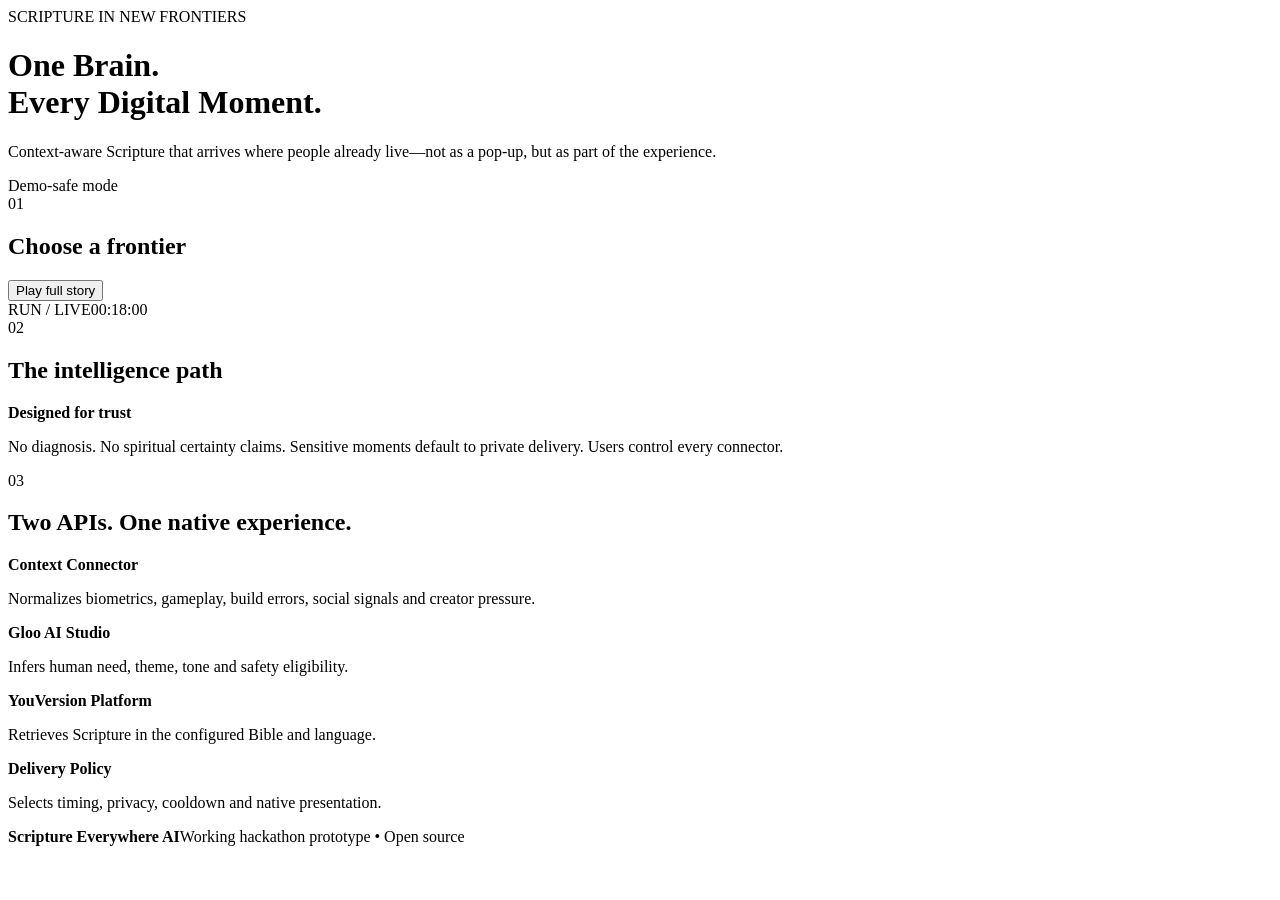
==== index.html @ 56b65d42 "Add interactive demo shell" ====
<!doctype html><html lang="en"><head><meta charset="utf-8"><meta name="viewport" content="width=device-width,initial-scale=1"><meta name="description" content="Scripture Everywhere AI — contextual Scripture for games, wearables, IDEs, social spaces and creator tools."><title>Scripture Everywhere AI</title><link rel="stylesheet" href="styles.css"></head><body><main><header class="hero"><div class="eyebrow">SCRIPTURE IN NEW FRONTIERS</div><h1>One Brain.<br>Every Digital Moment.</h1><p>Context-aware Scripture that arrives where people already live—not as a pop-up, but as part of the experience.</p><div class="status"><span id="modeDot"></span><span id="modeText">Demo-safe mode</span></div></header><section class="panel"><div class="panel-head"><div><span class="step">01</span><h2>Choose a frontier</h2></div><button id="autoBtn">Play full story</button></div><div id="frontiers" class="frontiers"></div></section><section class="stage"><div class="device"><div class="device-top"><span id="deviceName">RUN / LIVE</span><span id="clock">00:18:00</span></div><div id="scene" class="scene"></div></div><div class="pipeline"><span class="step">02</span><h2>The intelligence path</h2><div id="trace" class="trace"></div><div class="privacy"><b>Designed for trust</b><p>No diagnosis. No spiritual certainty claims. Sensitive moments default to private delivery. Users control every connector.</p></div></div></section><section class="architecture"><span class="step">03</span><h2>Two APIs. One native experience.</h2><div class="arch-grid"><article><b>Context Connector</b><p>Normalizes biometrics, gameplay, build errors, social signals and creator pressure.</p></article><article><b>Gloo AI Studio</b><p>Infers human need, theme, tone and safety eligibility.</p></article><article><b>YouVersion Platform</b><p>Retrieves Scripture in the configured Bible and language.</p></article><article><b>Delivery Policy</b><p>Selects timing, privacy, cooldown and native presentation.</p></article></div></section><footer><b>Scripture Everywhere AI</b><span>Working hackathon prototype • Open source</span></footer></main><script src="app.js"></script></body></html>
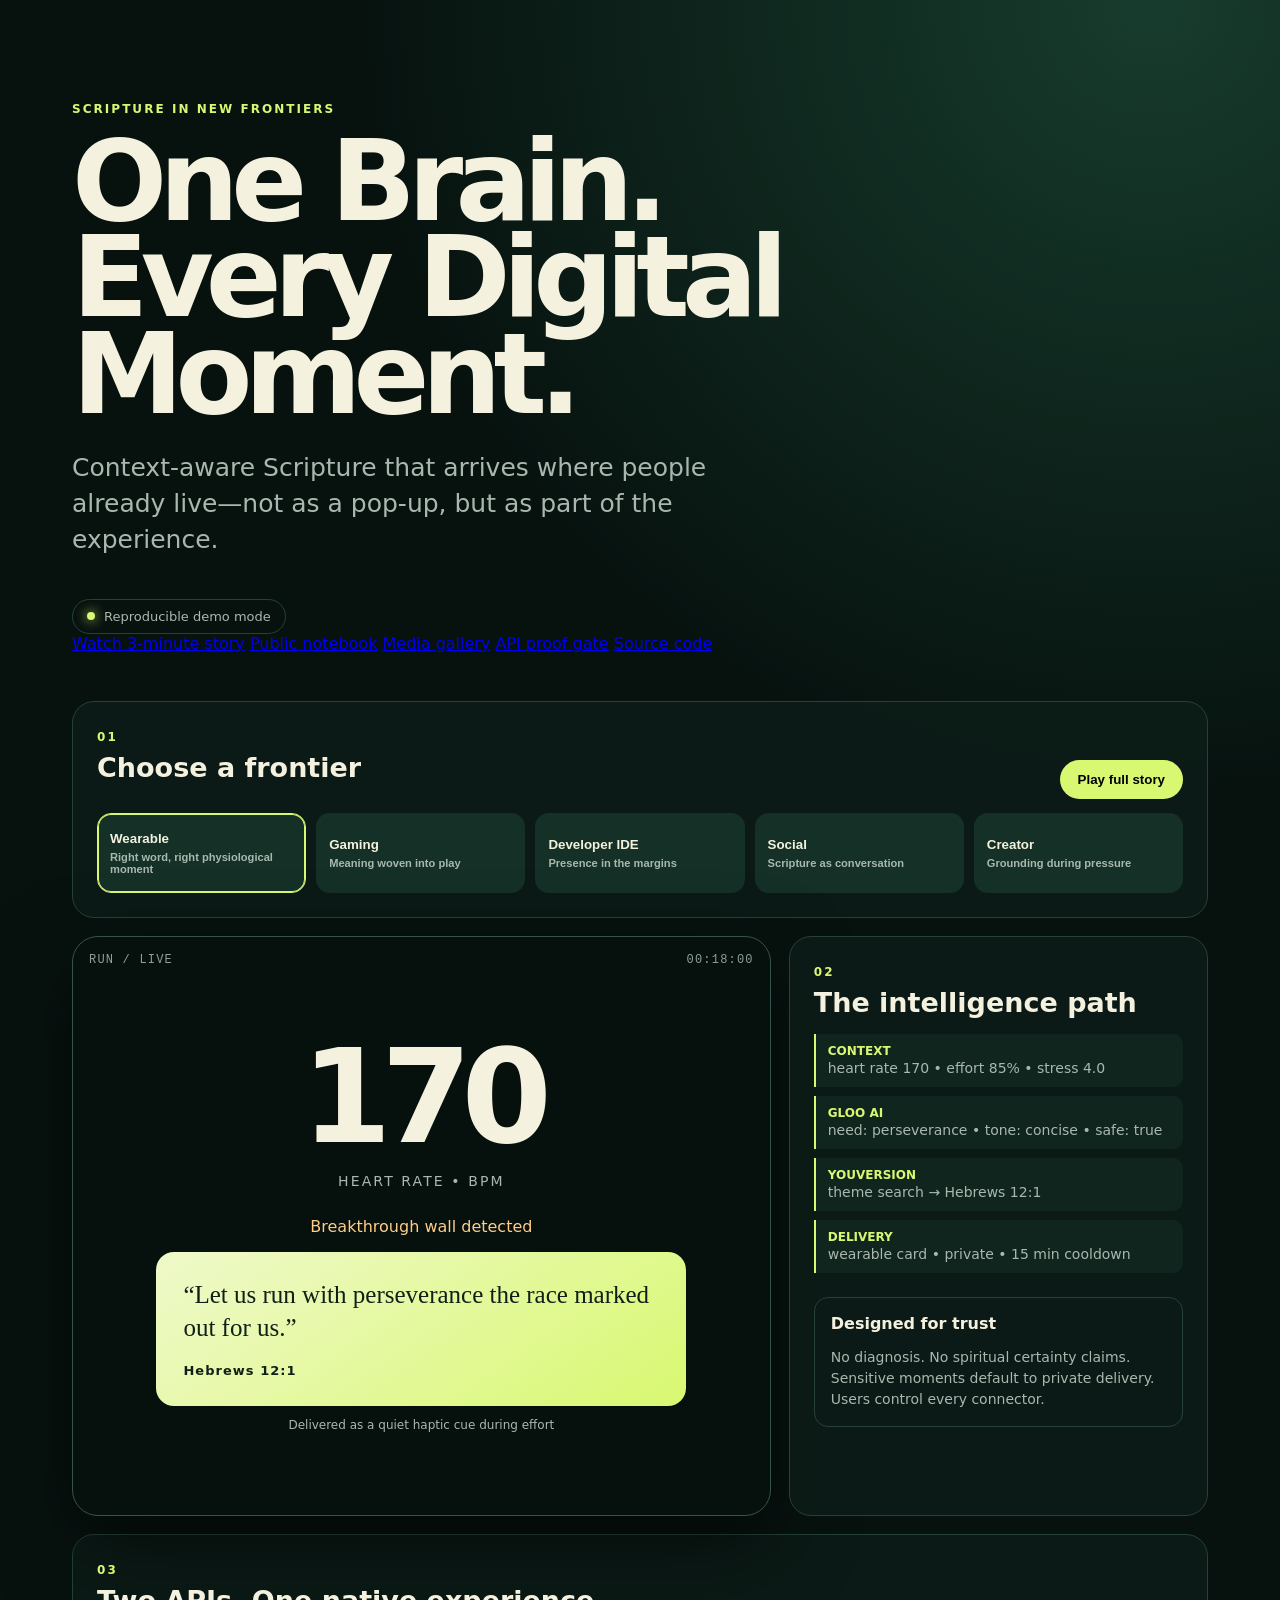
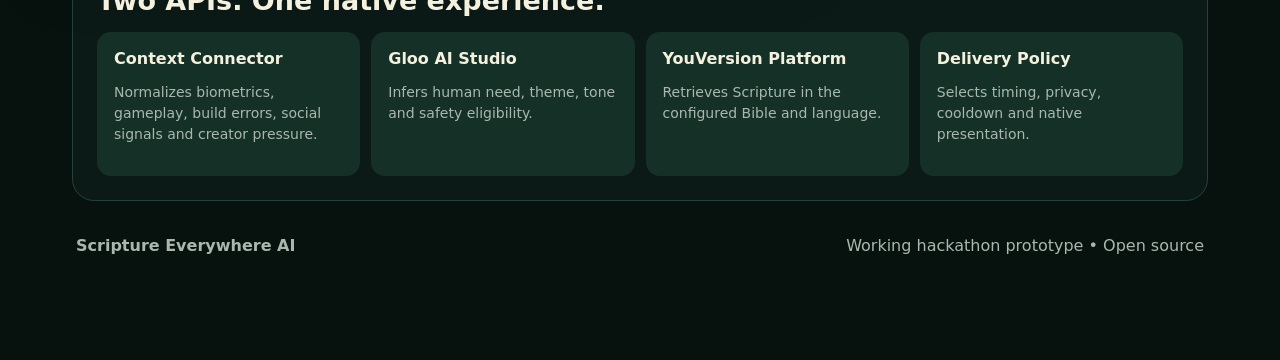
==== commit b6f0a4d7: "Add judge navigation and social preview metadata" ====
--- a/index.html
+++ b/index.html
@@ -1 +1,53 @@
-<!doctype html><html lang="en"><head><meta charset="utf-8"><meta name="viewport" content="width=device-width,initial-scale=1"><meta name="description" content="Scripture Everywhere AI — contextual Scripture for games, wearables, IDEs, social spaces and creator tools."><title>Scripture Everywhere AI</title><link rel="stylesheet" href="styles.css"></head><body><main><header class="hero"><div class="eyebrow">SCRIPTURE IN NEW FRONTIERS</div><h1>One Brain.<br>Every Digital Moment.</h1><p>Context-aware Scripture that arrives where people already live—not as a pop-up, but as part of the experience.</p><div class="status"><span id="modeDot"></span><span id="modeText">Demo-safe mode</span></div></header><section class="panel"><div class="panel-head"><div><span class="step">01</span><h2>Choose a frontier</h2></div><button id="autoBtn">Play full story</button></div><div id="frontiers" class="frontiers"></div></section><section class="stage"><div class="device"><div class="device-top"><span id="deviceName">RUN / LIVE</span><span id="clock">00:18:00</span></div><div id="scene" class="scene"></div></div><div class="pipeline"><span class="step">02</span><h2>The intelligence path</h2><div id="trace" class="trace"></div><div class="privacy"><b>Designed for trust</b><p>No diagnosis. No spiritual certainty claims. Sensitive moments default to private delivery. Users control every connector.</p></div></div></section><section class="architecture"><span class="step">03</span><h2>Two APIs. One native experience.</h2><div class="arch-grid"><article><b>Context Connector</b><p>Normalizes biometrics, gameplay, build errors, social signals and creator pressure.</p></article><article><b>Gloo AI Studio</b><p>Infers human need, theme, tone and safety eligibility.</p></article><article><b>YouVersion Platform</b><p>Retrieves Scripture in the configured Bible and language.</p></article><article><b>Delivery Policy</b><p>Selects timing, privacy, cooldown and native presentation.</p></article></div></section><footer><b>Scripture Everywhere AI</b><span>Working hackathon prototype • Open source</span></footer></main><script src="app.js"></script></body></html>+<!doctype html>
+<html lang="en">
+<head>
+<meta charset="utf-8">
+<meta name="viewport" content="width=device-width,initial-scale=1">
+<meta name="description" content="Scripture Everywhere AI — contextual Scripture for games, wearables, IDEs, social spaces and creator tools.">
+<meta property="og:title" content="Scripture Everywhere AI">
+<meta property="og:description" content="One Brain. Every Digital Moment. A working Gloo AI Studio + YouVersion Platform prototype.">
+<meta property="og:type" content="website">
+<meta property="og:url" content="https://o-yutaka.github.io/popopo/">
+<meta property="og:image" content="https://o-yutaka.github.io/popopo/media/cover.svg">
+<meta name="twitter:card" content="summary_large_image">
+<title>Scripture Everywhere AI</title>
+<link rel="icon" href="media/favicon.svg" type="image/svg+xml">
+<link rel="stylesheet" href="styles.css">
+</head>
+<body>
+<main>
+<header class="hero">
+  <div class="eyebrow">SCRIPTURE IN NEW FRONTIERS</div>
+  <h1>One Brain.<br>Every Digital Moment.</h1>
+  <p>Context-aware Scripture that arrives where people already live—not as a pop-up, but as part of the experience.</p>
+  <div class="status"><span id="modeDot"></span><span id="modeText">Reproducible demo mode</span></div>
+  <nav class="quicklinks" aria-label="Project evidence">
+    <a class="primary-link" href="video.html?autoplay=1">Watch 3-minute story</a>
+    <a href="notebooks/scripture_everywhere_submission.ipynb">Public notebook</a>
+    <a href="media/cover.svg">Media gallery</a>
+    <a href="evidence/README.md">API proof gate</a>
+    <a href="https://github.com/o-yutaka/popopo">Source code</a>
+  </nav>
+</header>
+<section class="panel">
+  <div class="panel-head"><div><span class="step">01</span><h2>Choose a frontier</h2></div><button id="autoBtn">Play full story</button></div>
+  <div id="frontiers" class="frontiers"></div>
+</section>
+<section class="stage">
+  <div class="device"><div class="device-top"><span id="deviceName">RUN / LIVE</span><span id="clock">00:18:00</span></div><div id="scene" class="scene"></div></div>
+  <div class="pipeline"><span class="step">02</span><h2>The intelligence path</h2><div id="trace" class="trace"></div><div class="privacy"><b>Designed for trust</b><p>No diagnosis. No spiritual certainty claims. Sensitive moments default to private delivery. Users control every connector.</p></div></div>
+</section>
+<section class="architecture">
+  <span class="step">03</span><h2>Two APIs. One native experience.</h2>
+  <div class="arch-grid">
+    <article><b>Context Connector</b><p>Normalizes biometrics, gameplay, build errors, social signals and creator pressure.</p></article>
+    <article><b>Gloo AI Studio</b><p>Infers human need, theme, tone and safety eligibility.</p></article>
+    <article><b>YouVersion Platform</b><p>Retrieves Scripture in the configured Bible and language.</p></article>
+    <article><b>Delivery Policy</b><p>Selects timing, privacy, cooldown and native presentation.</p></article>
+  </div>
+</section>
+<footer><b>Scripture Everywhere AI</b><span>Working hackathon prototype • Open source</span></footer>
+</main>
+<script src="app.js"></script>
+</body>
+</html>
--- a/styles.css
+++ b/styles.css
@@ -0,0 +1 @@
+:root{--bg:#07120f;--panel:#0d1d18;--line:#244238;--text:#f5f1df;--muted:#a9b8ae;--accent:#d9f871;--soft:#153127}*{box-sizing:border-box}body{margin:0;background:radial-gradient(circle at 90% 0,#173c2d 0,transparent 35%),var(--bg);color:var(--text);font-family:Inter,ui-sans-serif,system-ui,-apple-system,sans-serif}main{max-width:1180px;margin:auto;padding:30px 22px 70px}.hero{padding:72px 0 48px;max-width:850px}.eyebrow,.step{color:var(--accent);font-size:12px;font-weight:800;letter-spacing:.17em}.hero h1{font-size:clamp(52px,10vw,112px);line-height:.86;letter-spacing:-.07em;margin:17px 0 28px}.hero p{color:var(--muted);font-size:clamp(18px,2.5vw,25px);line-height:1.45;max-width:720px}.status{display:inline-flex;gap:9px;align-items:center;border:1px solid var(--line);border-radius:99px;padding:9px 14px;margin-top:15px;color:var(--muted);font-size:13px}.status span:first-child{width:8px;height:8px;border-radius:50%;background:var(--accent);box-shadow:0 0 12px var(--accent)}.panel,.pipeline,.architecture{border:1px solid var(--line);background:rgba(13,29,24,.82);border-radius:22px;padding:24px}.panel-head{display:flex;justify-content:space-between;align-items:end;gap:20px}.panel h2,.pipeline h2,.architecture h2{font-size:27px;margin:7px 0 16px}button{background:var(--accent);border:0;border-radius:99px;padding:12px 18px;font-weight:800;cursor:pointer}.frontiers{display:grid;grid-template-columns:repeat(5,1fr);gap:10px;margin-top:14px}.frontier{background:var(--soft);color:var(--text);border:1px solid transparent;border-radius:14px;padding:17px 12px;text-align:left}.frontier.active{border-color:var(--accent);box-shadow:inset 0 0 0 1px var(--accent)}.frontier b,.frontier small{display:block}.frontier small{color:var(--muted);margin-top:5px}.stage{display:grid;grid-template-columns:1.25fr .75fr;gap:18px;margin-top:18px}.device{min-height:580px;border:1px solid #345449;background:#06100d;border-radius:26px;padding:16px;box-shadow:0 28px 80px #0008}.device-top{display:flex;justify-content:space-between;color:#8ea198;font:12px ui-monospace,monospace;letter-spacing:.1em}.scene{min-height:520px;display:flex;flex-direction:column;justify-content:center;align-items:center;text-align:center;padding:25px}.metric{font-size:clamp(70px,12vw,130px);font-weight:900;letter-spacing:-.08em}.metric-label{color:var(--muted);font-size:14px;text-transform:uppercase;letter-spacing:.15em}.moment{margin:28px 0 16px;color:#ffce85}.verse-card{width:min(100%,530px);background:linear-gradient(145deg,#eff9ca,#d9f871);color:#102017;padding:27px;border-radius:18px;text-align:left;animation:rise .45s ease}.verse-card blockquote{font-family:Georgia,serif;font-size:25px;line-height:1.3;margin:0 0 16px}.verse-card b{font-size:13px;letter-spacing:.08em}.native{margin-top:12px;font-size:12px;color:var(--muted)}.trace{display:grid;gap:9px}.trace-item{border-left:2px solid var(--accent);padding:10px 12px;background:#10251e;border-radius:0 10px 10px 0}.trace-item b{display:block;font-size:12px;color:var(--accent)}.trace-item span{font-size:14px;color:var(--muted)}.privacy{margin-top:24px;padding:16px;border:1px solid var(--line);border-radius:14px}.privacy p{color:var(--muted);font-size:14px;line-height:1.5;margin-bottom:0}.architecture{margin-top:18px}.arch-grid{display:grid;grid-template-columns:repeat(4,1fr);gap:11px}.arch-grid article{background:var(--soft);border-radius:14px;padding:17px}.arch-grid p{color:var(--muted);font-size:14px;line-height:1.5}footer{display:flex;justify-content:space-between;padding:35px 4px;color:var(--muted)}@keyframes rise{from{opacity:0;transform:translateY(14px)}to{opacity:1;transform:none}}@media(max-width:820px){.frontiers{grid-template-columns:1fr 1fr}.stage{grid-template-columns:1fr}.arch-grid{grid-template-columns:1fr 1fr}.hero{padding-top:45px}.device{min-height:530px}.scene{min-height:470px}}
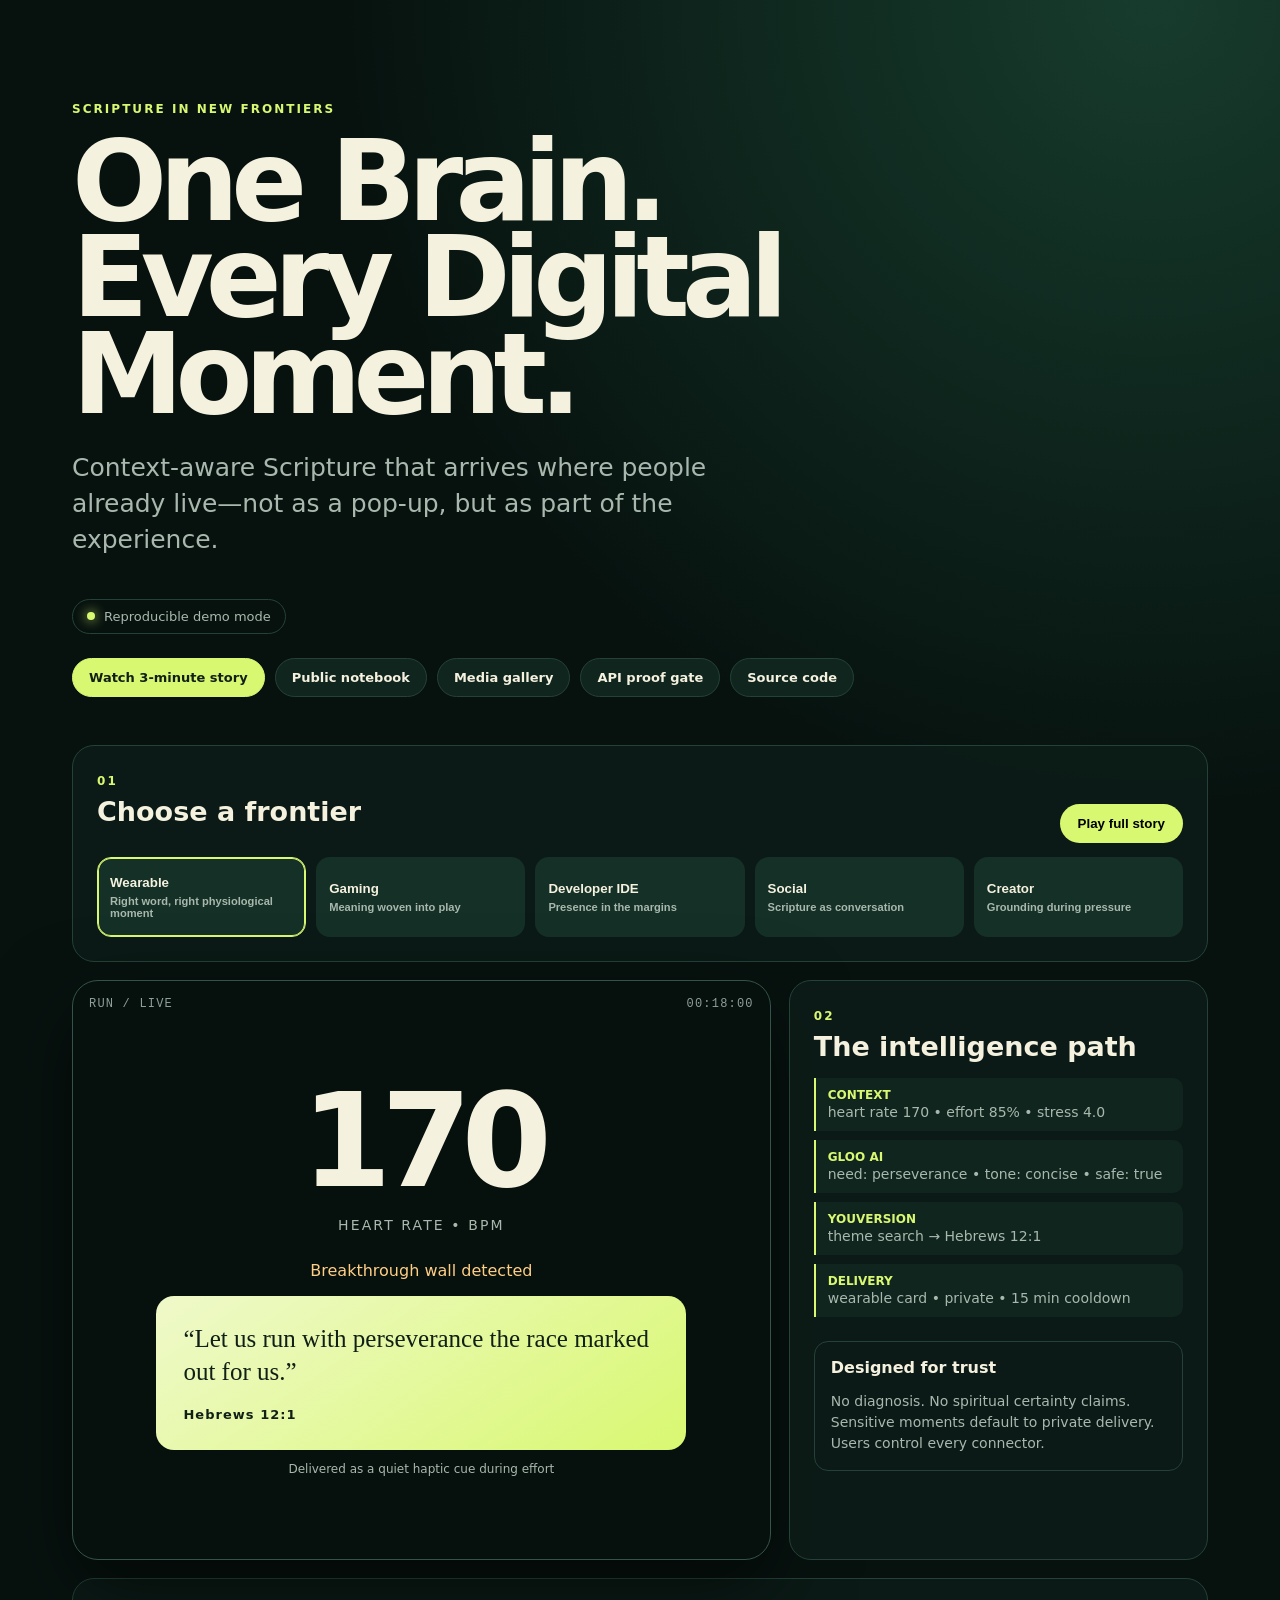
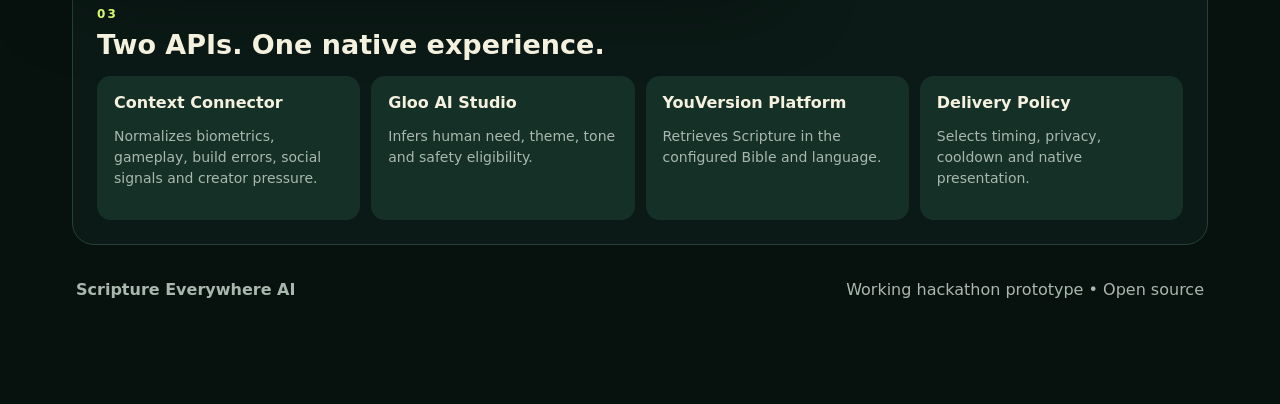
==== commit 04471edb: "Use generated PNG assets for social and judge previews" ====
--- a/index.html
+++ b/index.html
@@ -8,8 +8,11 @@
 <meta property="og:description" content="One Brain. Every Digital Moment. A working Gloo AI Studio + YouVersion Platform prototype.">
 <meta property="og:type" content="website">
 <meta property="og:url" content="https://o-yutaka.github.io/popopo/">
-<meta property="og:image" content="https://o-yutaka.github.io/popopo/media/cover.svg">
+<meta property="og:image" content="https://o-yutaka.github.io/popopo/media/cover.png">
+<meta property="og:image:width" content="1600">
+<meta property="og:image:height" content="900">
 <meta name="twitter:card" content="summary_large_image">
+<meta name="twitter:image" content="https://o-yutaka.github.io/popopo/media/cover.png">
 <title>Scripture Everywhere AI</title>
 <link rel="icon" href="media/favicon.svg" type="image/svg+xml">
 <link rel="stylesheet" href="styles.css">
@@ -24,7 +27,7 @@
   <nav class="quicklinks" aria-label="Project evidence">
     <a class="primary-link" href="video.html?autoplay=1">Watch 3-minute story</a>
     <a href="notebooks/scripture_everywhere_submission.ipynb">Public notebook</a>
-    <a href="media/cover.svg">Media gallery</a>
+    <a href="media/cover.png">Media gallery</a>
     <a href="evidence/README.md">API proof gate</a>
     <a href="https://github.com/o-yutaka/popopo">Source code</a>
   </nav>
--- a/styles.css
+++ b/styles.css
@@ -1 +1 @@
-:root{--bg:#07120f;--panel:#0d1d18;--line:#244238;--text:#f5f1df;--muted:#a9b8ae;--accent:#d9f871;--soft:#153127}*{box-sizing:border-box}body{margin:0;background:radial-gradient(circle at 90% 0,#173c2d 0,transparent 35%),var(--bg);color:var(--text);font-family:Inter,ui-sans-serif,system-ui,-apple-system,sans-serif}main{max-width:1180px;margin:auto;padding:30px 22px 70px}.hero{padding:72px 0 48px;max-width:850px}.eyebrow,.step{color:var(--accent);font-size:12px;font-weight:800;letter-spacing:.17em}.hero h1{font-size:clamp(52px,10vw,112px);line-height:.86;letter-spacing:-.07em;margin:17px 0 28px}.hero p{color:var(--muted);font-size:clamp(18px,2.5vw,25px);line-height:1.45;max-width:720px}.status{display:inline-flex;gap:9px;align-items:center;border:1px solid var(--line);border-radius:99px;padding:9px 14px;margin-top:15px;color:var(--muted);font-size:13px}.status span:first-child{width:8px;height:8px;border-radius:50%;background:var(--accent);box-shadow:0 0 12px var(--accent)}.panel,.pipeline,.architecture{border:1px solid var(--line);background:rgba(13,29,24,.82);border-radius:22px;padding:24px}.panel-head{display:flex;justify-content:space-between;align-items:end;gap:20px}.panel h2,.pipeline h2,.architecture h2{font-size:27px;margin:7px 0 16px}button{background:var(--accent);border:0;border-radius:99px;padding:12px 18px;font-weight:800;cursor:pointer}.frontiers{display:grid;grid-template-columns:repeat(5,1fr);gap:10px;margin-top:14px}.frontier{background:var(--soft);color:var(--text);border:1px solid transparent;border-radius:14px;padding:17px 12px;text-align:left}.frontier.active{border-color:var(--accent);box-shadow:inset 0 0 0 1px var(--accent)}.frontier b,.frontier small{display:block}.frontier small{color:var(--muted);margin-top:5px}.stage{display:grid;grid-template-columns:1.25fr .75fr;gap:18px;margin-top:18px}.device{min-height:580px;border:1px solid #345449;background:#06100d;border-radius:26px;padding:16px;box-shadow:0 28px 80px #0008}.device-top{display:flex;justify-content:space-between;color:#8ea198;font:12px ui-monospace,monospace;letter-spacing:.1em}.scene{min-height:520px;display:flex;flex-direction:column;justify-content:center;align-items:center;text-align:center;padding:25px}.metric{font-size:clamp(70px,12vw,130px);font-weight:900;letter-spacing:-.08em}.metric-label{color:var(--muted);font-size:14px;text-transform:uppercase;letter-spacing:.15em}.moment{margin:28px 0 16px;color:#ffce85}.verse-card{width:min(100%,530px);background:linear-gradient(145deg,#eff9ca,#d9f871);color:#102017;padding:27px;border-radius:18px;text-align:left;animation:rise .45s ease}.verse-card blockquote{font-family:Georgia,serif;font-size:25px;line-height:1.3;margin:0 0 16px}.verse-card b{font-size:13px;letter-spacing:.08em}.native{margin-top:12px;font-size:12px;color:var(--muted)}.trace{display:grid;gap:9px}.trace-item{border-left:2px solid var(--accent);padding:10px 12px;background:#10251e;border-radius:0 10px 10px 0}.trace-item b{display:block;font-size:12px;color:var(--accent)}.trace-item span{font-size:14px;color:var(--muted)}.privacy{margin-top:24px;padding:16px;border:1px solid var(--line);border-radius:14px}.privacy p{color:var(--muted);font-size:14px;line-height:1.5;margin-bottom:0}.architecture{margin-top:18px}.arch-grid{display:grid;grid-template-columns:repeat(4,1fr);gap:11px}.arch-grid article{background:var(--soft);border-radius:14px;padding:17px}.arch-grid p{color:var(--muted);font-size:14px;line-height:1.5}footer{display:flex;justify-content:space-between;padding:35px 4px;color:var(--muted)}@keyframes rise{from{opacity:0;transform:translateY(14px)}to{opacity:1;transform:none}}@media(max-width:820px){.frontiers{grid-template-columns:1fr 1fr}.stage{grid-template-columns:1fr}.arch-grid{grid-template-columns:1fr 1fr}.hero{padding-top:45px}.device{min-height:530px}.scene{min-height:470px}}+:root{--bg:#07120f;--panel:#0d1d18;--line:#244238;--text:#f5f1df;--muted:#a9b8ae;--accent:#d9f871;--soft:#153127}*{box-sizing:border-box}body{margin:0;background:radial-gradient(circle at 90% 0,#173c2d 0,transparent 35%),var(--bg);color:var(--text);font-family:Inter,ui-sans-serif,system-ui,-apple-system,sans-serif}main{max-width:1180px;margin:auto;padding:30px 22px 70px}.hero{padding:72px 0 48px;max-width:980px}.eyebrow,.step{color:var(--accent);font-size:12px;font-weight:800;letter-spacing:.17em}.hero h1{font-size:clamp(52px,10vw,112px);line-height:.86;letter-spacing:-.07em;margin:17px 0 28px}.hero p{color:var(--muted);font-size:clamp(18px,2.5vw,25px);line-height:1.45;max-width:720px}.status{display:inline-flex;gap:9px;align-items:center;border:1px solid var(--line);border-radius:99px;padding:9px 14px;margin-top:15px;color:var(--muted);font-size:13px}.status span:first-child{width:8px;height:8px;border-radius:50%;background:var(--accent);box-shadow:0 0 12px var(--accent)}.quicklinks{display:flex;flex-wrap:wrap;gap:10px;margin-top:24px}.quicklinks a{display:inline-flex;align-items:center;text-decoration:none;color:var(--text);border:1px solid var(--line);border-radius:99px;padding:11px 16px;font-size:13px;font-weight:750;background:#10251e;transition:.2s ease}.quicklinks a:hover{transform:translateY(-2px);border-color:var(--accent)}.quicklinks .primary-link{background:var(--accent);color:#102017;border-color:var(--accent)}.panel,.pipeline,.architecture{border:1px solid var(--line);background:rgba(13,29,24,.82);border-radius:22px;padding:24px}.panel-head{display:flex;justify-content:space-between;align-items:end;gap:20px}.panel h2,.pipeline h2,.architecture h2{font-size:27px;margin:7px 0 16px}button{background:var(--accent);border:0;border-radius:99px;padding:12px 18px;font-weight:800;cursor:pointer}.frontiers{display:grid;grid-template-columns:repeat(5,1fr);gap:10px;margin-top:14px}.frontier{background:var(--soft);color:var(--text);border:1px solid transparent;border-radius:14px;padding:17px 12px;text-align:left}.frontier.active{border-color:var(--accent);box-shadow:inset 0 0 0 1px var(--accent)}.frontier b,.frontier small{display:block}.frontier small{color:var(--muted);margin-top:5px}.stage{display:grid;grid-template-columns:1.25fr .75fr;gap:18px;margin-top:18px}.device{min-height:580px;border:1px solid #345449;background:#06100d;border-radius:26px;padding:16px;box-shadow:0 28px 80px #0008}.device-top{display:flex;justify-content:space-between;color:#8ea198;font:12px ui-monospace,monospace;letter-spacing:.1em}.scene{min-height:520px;display:flex;flex-direction:column;justify-content:center;align-items:center;text-align:center;padding:25px}.metric{font-size:clamp(70px,12vw,130px);font-weight:900;letter-spacing:-.08em}.metric-label{color:var(--muted);font-size:14px;text-transform:uppercase;letter-spacing:.15em}.moment{margin:28px 0 16px;color:#ffce85}.verse-card{width:min(100%,530px);background:linear-gradient(145deg,#eff9ca,#d9f871);color:#102017;padding:27px;border-radius:18px;text-align:left;animation:rise .45s ease}.verse-card blockquote{font-family:Georgia,serif;font-size:25px;line-height:1.3;margin:0 0 16px}.verse-card b{font-size:13px;letter-spacing:.08em}.native{margin-top:12px;font-size:12px;color:var(--muted)}.trace{display:grid;gap:9px}.trace-item{border-left:2px solid var(--accent);padding:10px 12px;background:#10251e;border-radius:0 10px 10px 0}.trace-item b{display:block;font-size:12px;color:var(--accent)}.trace-item span{font-size:14px;color:var(--muted)}.privacy{margin-top:24px;padding:16px;border:1px solid var(--line);border-radius:14px}.privacy p{color:var(--muted);font-size:14px;line-height:1.5;margin-bottom:0}.architecture{margin-top:18px}.arch-grid{display:grid;grid-template-columns:repeat(4,1fr);gap:11px}.arch-grid article{background:var(--soft);border-radius:14px;padding:17px}.arch-grid p{color:var(--muted);font-size:14px;line-height:1.5}footer{display:flex;justify-content:space-between;padding:35px 4px;color:var(--muted)}@keyframes rise{from{opacity:0;transform:translateY(14px)}to{opacity:1;transform:none}}@media(max-width:820px){.frontiers{grid-template-columns:1fr 1fr}.stage{grid-template-columns:1fr}.arch-grid{grid-template-columns:1fr 1fr}.hero{padding-top:45px}.device{min-height:530px}.scene{min-height:470px}.quicklinks a{font-size:12px}}
